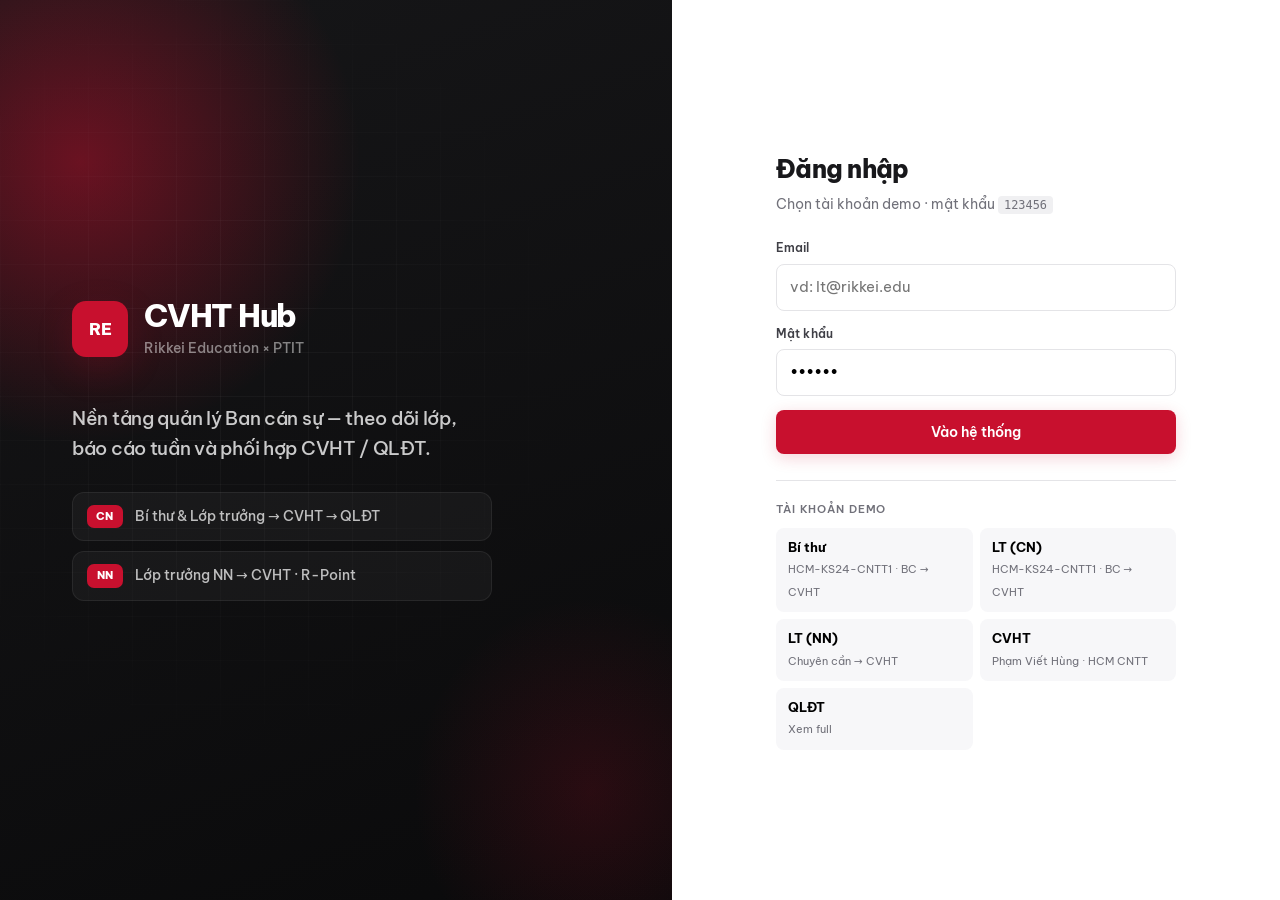
==== app.html @ 0d51b462 "tt" ====
<!DOCTYPE html>
<html lang="vi">
<head>
  <meta charset="UTF-8" />
  <meta name="viewport" content="width=device-width, initial-scale=1.0" />
  <title>CVHT Hub</title>
  <link rel="preconnect" href="https://fonts.googleapis.com" />
  <link rel="preconnect" href="https://fonts.gstatic.com" crossorigin />
  <link rel="stylesheet" href="css/styles.css" />
  <link rel="icon" href="data:image/svg+xml,<svg xmlns='http://www.w3.org/2000/svg' viewBox='0 0 100 100'><rect fill='%23C8102E' width='100' height='100' rx='20'/><text x='50' y='64' text-anchor='middle' fill='white' font-size='42' font-family='sans-serif' font-weight='700'>RE</text></svg>" />
  <!-- Auth guard: chạy trước mọi script, tránh nháy trang -->
  <script>
    (function () {
      try {
        var s = JSON.parse(localStorage.getItem('cvht_session'));
        if (!s || !s.id) { location.replace('index.html'); }
      } catch (e) { location.replace('index.html'); }
    })();
  </script>
</head>
<body>
  <div class="boot-loader" id="bootLoader" aria-live="polite" aria-busy="true">
    <div class="boot-loader-card">
      <div class="boot-spinner" aria-hidden="true"></div>
      <strong>Đang tải dữ liệu…</strong>
      <span>Đồng bộ từ Google Sheets / khởi tạo hệ thống</span>
    </div>
  </div>
  <div class="sidebar-backdrop" id="sidebarBackdrop"></div>
  <div class="app-shell">
    <aside class="sidebar" id="sidebar">
      <div class="sidebar-brand">
        <div class="brand-mark">RE</div>
        <div class="brand-text">
          <strong>CVHT Hub</strong>
          <span>Rikkei Education</span>
        </div>
      </div>
      <nav class="sidebar-nav" id="sidebarNav"></nav>
      <div class="sidebar-user" id="sidebarUser"></div>
    </aside>

    <div class="main">
      <header class="topbar">
        <div style="display:flex;align-items:center;gap:10px">
          <button class="mobile-toggle" id="mobileToggle" aria-label="Menu">☰</button>
          <div>
            <h1 id="pageTitle">Dashboard</h1>
            <div class="sub" id="pageSub"></div>
          </div>
        </div>
        <div class="topbar-actions" id="topbarActions"></div>
      </header>
      <main class="content" id="content"></main>
    </div>
  </div>

  <div class="toast-wrap" id="toastWrap"></div>
  <div id="modalRoot"></div>

  <script src="js/config.js"></script>
  <script src="js/data.js"></script>
  <script src="js/students-import.js"></script>
  <script src="js/staff-import.js"></script>
  <script src="js/scoring.js"></script>
  <script src="js/curriculum.js"></script>
  <script src="js/sheets.js"></script>
  <script src="js/csv-import.js"></script>
  <script src="js/store.js"></script>
  <script src="js/demo.js"></script>
  <script src="js/app.js"></script>
</body>
</html>
---- css/styles.css ----
/* CVHT Hub v2 — Professional UI (Be Vietnam Pro — full Vietnamese support) */
@import url('https://fonts.googleapis.com/css2?family=Be+Vietnam+Pro:ital,wght@0,300;0,400;0,500;0,600;0,700;0,800;1,400;1,500&display=swap');

:root {
  --brand: #C8102E;
  --brand-dark: #9E0C24;
  --brand-soft: rgba(200, 16, 46, 0.08);
  --brand-glow: rgba(200, 16, 46, 0.18);
  --ink: #18181B;
  --ink-2: #3F3F46;
  --muted: #71717A;
  --line: #E4E4E7;
  --line-soft: #F0F0F2;
  --surface: #F7F7F9;
  --card: #FFFFFF;
  --ok: #16A34A;
  --ok-bg: #F0FDF4;
  --warn: #B45309;
  --warn-bg: #FFFBEB;
  --danger: #DC2626;
  --danger-bg: #FEF2F2;
  --info: #2563EB;
  --info-bg: #EFF6FF;
  --shadow: 0 1px 3px rgba(15,15,16,.05), 0 4px 16px rgba(15,15,16,.05);
  --shadow-lg: 0 4px 8px rgba(15,15,16,.04), 0 16px 40px rgba(15,15,16,.08);
  --radius: 12px;
  --radius-sm: 8px;
  --sidebar-w: 256px;
  --font: 'Be Vietnam Pro', 'Segoe UI', system-ui, -apple-system, sans-serif;
  --display: 'Be Vietnam Pro', 'Segoe UI', system-ui, sans-serif;
  --ease: cubic-bezier(0.22, 1, 0.36, 1);

  /* Sidebar — light theme */
  --sb-bg: #FFFFFF;
  --sb-border: #E9E9EC;
  --sb-text: #52525B;
  --sb-text-muted: #A1A1AA;
  --sb-hover: #F4F4F6;
  --sb-active-bg: rgba(200,16,46,.08);
  --sb-active-text: #C8102E;
  --sb-group-label: #A1A1AA;
}

*, *::before, *::after { box-sizing: border-box; margin: 0; padding: 0; }
html { scroll-behavior: smooth; }
* {
  scrollbar-width: thin;
  scrollbar-color: rgba(15, 15, 16, 0.28) transparent;
}
*::-webkit-scrollbar {
  width: 5px;
  height: 5px;
}
*::-webkit-scrollbar-track {
  background: transparent;
}
*::-webkit-scrollbar-thumb {
  background: rgba(15, 15, 16, 0.22);
  border-radius: 99px;
}
*::-webkit-scrollbar-thumb:hover {
  background: rgba(15, 15, 16, 0.38);
}
.sidebar::-webkit-scrollbar-thumb {
  background: rgba(0, 0, 0, 0.12);
}
.sidebar::-webkit-scrollbar-thumb:hover {
  background: rgba(0, 0, 0, 0.22);
}
body {
  font-family: var(--font);
  color: var(--ink);
  background: var(--surface);
  line-height: 1.55;
  min-height: 100vh;
  -webkit-font-smoothing: antialiased;
  -moz-osx-font-smoothing: grayscale;
  text-rendering: optimizeLegibility;
  font-synthesis: none;
  font-size: 14.5px;
}
a { color: inherit; text-decoration: none; }
button, input, select, textarea { font: inherit; }
img { max-width: 100%; display: block; }
ul { list-style: none; }
code {
  font-family: ui-monospace, SFMono-Regular, Menlo, monospace;
  font-size: 0.85em;
  background: var(--line-soft);
  padding: 2px 6px;
  border-radius: 4px;
}

/* ========== LOGIN ========== */
.login-page {
  min-height: 100vh;
  display: grid;
  grid-template-columns: 1.05fr 0.95fr;
  background: var(--ink);
}
.login-visual {
  position: relative;
  overflow: hidden;
  padding: clamp(40px, 6vw, 72px);
  display: flex;
  align-items: center;
  color: #fff;
  background:
    radial-gradient(ellipse 80% 60% at 12% 18%, rgba(200,16,46,.48), transparent 52%),
    radial-gradient(ellipse 55% 45% at 88% 88%, rgba(200,16,46,.16), transparent 48%),
    linear-gradient(160deg, #161618 0%, #0a0a0b 100%);
}
.login-visual::before {
  content: '';
  position: absolute;
  inset: 0;
  background-image:
    linear-gradient(rgba(255,255,255,.035) 1px, transparent 1px),
    linear-gradient(90deg, rgba(255,255,255,.035) 1px, transparent 1px);
  background-size: 44px 44px;
  mask-image: radial-gradient(ellipse 75% 65% at 35% 40%, #000 15%, transparent 72%);
  pointer-events: none;
}
.login-visual-inner {
  position: relative;
  z-index: 1;
  width: 100%;
  max-width: 440px;
  display: flex;
  flex-direction: column;
  gap: clamp(36px, 5vh, 56px);
  animation: rise .75s var(--ease) both;
}
.login-brand {
  display: flex;
  align-items: center;
  gap: 16px;
}
.login-brand .brand-mark {
  width: 56px;
  height: 56px;
  border-radius: 14px;
  font-size: 17px;
  box-shadow: 0 12px 36px var(--brand-glow);
}
.login-brand .brand-text strong {
  display: block;
  font-size: clamp(1.65rem, 2.4vw, 2.05rem);
  font-weight: 800;
  letter-spacing: -.04em;
  line-height: 1.1;
}
.login-brand .brand-text span {
  display: block;
  margin-top: 4px;
  font-size: .9rem;
  opacity: .48;
  font-weight: 500;
}
.brand-mark {
  width: 44px; height: 44px; border-radius: 11px;
  background: var(--brand);
  color: #fff;
  display: grid; place-items: center;
  font-weight: 800; font-size: 15px; letter-spacing: -.5px;
  box-shadow: 0 6px 20px var(--brand-glow);
  flex-shrink: 0;
}
.brand-text strong { display: block; font-size: 16px; font-weight: 700; letter-spacing: -.02em; }
.brand-text span { font-size: 12px; opacity: .55; font-weight: 400; }

.login-hero { max-width: 420px; }
.login-lead {
  font-size: clamp(1.05rem, 1.5vw, 1.2rem);
  font-weight: 500;
  line-height: 1.55;
  letter-spacing: -.015em;
  color: rgba(255,255,255,.78);
  margin-bottom: 28px;
}
.login-flows {
  display: flex;
  flex-direction: column;
  gap: 10px;
}
.login-flow {
  display: flex;
  align-items: center;
  gap: 12px;
  padding: 12px 14px;
  border-radius: 12px;
  background: rgba(255,255,255,.04);
  border: 1px solid rgba(255,255,255,.07);
  font-size: .875rem;
  font-weight: 500;
  color: rgba(255,255,255,.72);
  line-height: 1.4;
}
.login-flow-tag {
  flex-shrink: 0;
  min-width: 36px;
  text-align: center;
  padding: 4px 8px;
  border-radius: 7px;
  background: var(--brand);
  color: #fff;
  font-size: 11px;
  font-weight: 800;
  letter-spacing: .04em;
}

.login-panel {
  background: #fff;
  display: flex;
  align-items: center;
  justify-content: center;
  padding: clamp(28px, 4vw, 48px) 32px;
  animation: fadeIn .55s var(--ease) both;
}
.login-box { width: 100%; max-width: 400px; }
.login-panel-brand {
  display: none;
  align-items: center;
  gap: 10px;
  margin-bottom: 22px;
}
.login-panel-brand .brand-mark {
  width: 36px;
  height: 36px;
  font-size: 13px;
  border-radius: 9px;
}
.login-panel-brand strong {
  font-size: 1.05rem;
  font-weight: 800;
  letter-spacing: -.02em;
}
.login-box h2 {
  font-size: 1.55rem;
  font-weight: 800;
  letter-spacing: -.03em;
  margin-bottom: 6px;
}
.login-box > .sub {
  color: var(--muted);
  margin-bottom: 24px;
  font-size: .875rem;
  line-height: 1.5;
}

.field { margin-bottom: 14px; }
.field label {
  display: block; font-size: 12px; font-weight: 600;
  margin-bottom: 6px; color: var(--ink-2); letter-spacing: .01em;
}
.field input, .field select, .field textarea {
  width: 100%; padding: 11px 13px;
  border: 1.5px solid var(--line); border-radius: var(--radius-sm);
  background: #fff; outline: none;
  transition: border-color .2s, box-shadow .2s;
}
.field input:focus, .field select:focus, .field textarea:focus {
  border-color: var(--brand);
  box-shadow: 0 0 0 3.5px var(--brand-soft);
}
.field textarea { resize: vertical; min-height: 80px; }

.btn {
  display: inline-flex; align-items: center; justify-content: center; gap: 8px;
  padding: 11px 18px; border: none; border-radius: var(--radius-sm);
  font-weight: 600; font-size: .9rem; cursor: pointer;
  transition: transform .15s var(--ease), background .2s, box-shadow .2s, opacity .2s;
}
.btn:active { transform: scale(.98); }
.btn-primary {
  background: var(--brand); color: #fff;
  box-shadow: 0 4px 16px var(--brand-glow);
}
.btn-primary:hover { background: var(--brand-dark); }
.btn-ghost {
  background: transparent; color: var(--ink-2);
  border: 1.5px solid var(--line);
}
.btn-ghost:hover { background: var(--surface); border-color: #d4d4d8; }
.btn-ok { background: var(--ok); color: #fff; }
.btn-warn { background: var(--warn); color: #fff; }
.btn-danger { background: var(--danger); color: #fff; }
.btn-sm { padding: 7px 12px; font-size: .8rem; }
.btn-block { width: 100%; }
.btn:disabled { opacity: .45; cursor: not-allowed; }

.demo-accounts { margin-top: 26px; padding-top: 20px; border-top: 1px solid var(--line); }
.demo-accounts h3 {
  font-size: 11px; text-transform: uppercase; letter-spacing: .08em;
  color: var(--muted); margin-bottom: 10px; font-weight: 600;
}
.demo-grid { display: grid; grid-template-columns: 1fr 1fr; gap: 7px; }
.demo-chip {
  padding: 9px 11px; border-radius: 8px;
  background: var(--surface); border: 1px solid transparent;
  cursor: pointer; text-align: left;
  transition: border-color .2s, background .2s, transform .15s;
}
.demo-chip:hover {
  border-color: rgba(200,16,46,.35);
  background: var(--brand-soft);
  transform: translateY(-1px);
}
.demo-chip strong { display: block; font-size: 12.5px; font-weight: 650; }
.demo-chip span { font-size: 10.5px; color: var(--muted); }

.login-error {
  background: var(--danger-bg); color: var(--danger);
  padding: 10px 12px; border-radius: 8px; font-size: 13px;
  margin-bottom: 14px; display: none;
}
.login-error.show { display: block; animation: shake .4s ease; }

/* ========== APP SHELL ========== */
.app-shell {
  display: grid;
  grid-template-columns: var(--sidebar-w) 1fr;
  min-height: 100vh;
}
/* ========== SIDEBAR — Light Professional ========== */
.sidebar {
  background: var(--sb-bg);
  color: var(--sb-text);
  display: flex; flex-direction: column;
  position: sticky; top: 0; height: 100vh;
  overflow-y: auto; z-index: 40;
  border-right: 1px solid var(--sb-border);
  scrollbar-color: rgba(0,0,0,.12) transparent;
}

.sidebar-brand {
  padding: 18px 16px 16px;
  display: flex; align-items: center; gap: 11px;
  border-bottom: 1px solid var(--sb-border);
}
.sidebar-brand .brand-mark {
  width: 34px; height: 34px; font-size: 12px; border-radius: 9px;
  box-shadow: 0 3px 10px rgba(200,16,46,.28);
}
.sidebar-brand .brand-text strong {
  display: block; font-size: 14.5px; font-weight: 800;
  letter-spacing: -.03em; color: var(--ink);
}
.sidebar-brand .brand-text span {
  display: block; font-size: 10.5px;
  color: var(--muted); font-weight: 400; opacity: 1;
}

.sidebar-nav { padding: 10px 10px; flex: 1; }

/* Nav items */
.nav-label {
  font-size: 10px; text-transform: uppercase; letter-spacing: .08em;
  color: var(--sb-group-label); padding: 16px 10px 5px; font-weight: 700;
}
.nav-item {
  display: flex; align-items: center; gap: 9px;
  padding: 8px 10px; border-radius: 8px;
  color: var(--sb-text); font-size: .8375rem; font-weight: 500;
  cursor: pointer; transition: background .15s, color .15s;
  border: none; background: none; width: 100%; text-align: left;
  line-height: 1.35;
}
.nav-item.nav-sub {
  padding: 6px 10px 6px 30px;
  font-size: .8rem;
  color: var(--sb-text-muted);
}
.nav-item.nav-sub .icon {
  width: 15px; font-size: 10px; opacity: .65;
}
.nav-item:hover {
  background: var(--sb-hover);
  color: var(--ink);
}
.nav-item.active {
  background: var(--sb-active-bg);
  color: var(--sb-active-text);
  font-weight: 600;
}
.nav-item.active .icon { opacity: 1; }
.nav-item .icon {
  width: 17px; text-align: center;
  font-size: 12px; opacity: .65; flex-shrink: 0;
}
.nav-item .badge-count {
  margin-left: auto;
  background: var(--brand);
  color: #fff;
  font-size: 10px; padding: 1px 7px; border-radius: 99px; font-weight: 700;
  min-width: 20px; text-align: center;
}
.nav-item.active .badge-count {
  background: var(--brand-dark);
}

/* Group dropdowns */
.nav-dropdown,
.nav-group-drop {
  margin: 4px 0 2px;
}
.nav-dropdown-sum,
.nav-group-sum {
  list-style: none; cursor: pointer;
  display: flex; align-items: center; gap: 9px;
  padding: 7px 10px; border-radius: 8px;
  color: var(--sb-text-muted); font-size: .8rem; font-weight: 600;
  user-select: none; transition: background .15s, color .15s;
}
.nav-dropdown-sum::-webkit-details-marker,
.nav-group-sum::-webkit-details-marker { display: none; }
.nav-dropdown-sum:hover,
.nav-group-sum:hover {
  background: var(--sb-hover);
  color: var(--ink);
}
.nav-dropdown[open] > .nav-dropdown-sum,
.nav-group-drop[open] > .nav-group-sum {
  color: var(--ink);
}

.nav-dropdown-sum .icon {
  width: 17px; text-align: center; font-size: 11px; opacity: .65;
  transition: transform .18s;
}
.nav-dropdown[open] > .nav-dropdown-sum .icon { transform: rotate(0deg); }
.nav-dropdown:not([open]) > .nav-dropdown-sum .icon { transform: rotate(-90deg); }

.nav-dropdown-text {
  display: flex; flex-direction: column; gap: 1px; min-width: 0;
}
.nav-dropdown-text strong {
  font-size: .8125rem; font-weight: 600; color: inherit;
}
.nav-dropdown-text small {
  font-size: 10.5px; color: var(--muted);
  white-space: nowrap; overflow: hidden; text-overflow: ellipsis;
}
.nav-dropdown-body {
  padding: 3px 8px 8px 12px;
  display: flex; flex-direction: column; gap: 6px;
}

/* Scope picker */
.nav-select-label {
  display: flex; flex-direction: column; gap: 4px;
  font-size: 10px; font-weight: 700; letter-spacing: .06em;
  text-transform: uppercase; color: var(--muted);
}
.nav-select {
  width: 100%; appearance: none;
  background: var(--surface);
  color: var(--ink);
  border: 1px solid var(--line);
  border-radius: 7px; padding: 7px 26px 7px 10px;
  font-size: .8rem; font-weight: 500; font-family: inherit;
  cursor: pointer;
  background-image: url("data:image/svg+xml,%3Csvg xmlns='http://www.w3.org/2000/svg' width='12' height='12' viewBox='0 0 12 12'%3E%3Cpath fill='rgba(82,82,91,0.7)' d='M3 4.5L6 8l3-3.5'/%3E%3C/svg%3E");
  background-repeat: no-repeat;
  background-position: right 8px center;
}
.nav-select:focus {
  outline: none;
  border-color: var(--brand);
  background-color: #fff;
  box-shadow: 0 0 0 2px var(--brand-soft);
}

/* Group labels (collapse headers) */
.nav-group-sum {
  justify-content: space-between;
  font-size: 10px; text-transform: uppercase; letter-spacing: .08em;
  padding: 14px 10px 5px; color: var(--sb-group-label); font-weight: 700;
  border-radius: 0; cursor: pointer;
}
.nav-group-sum:hover { background: transparent; color: var(--muted); }
.nav-group-sum .chev {
  font-size: 10px; transition: transform .18s; opacity: .55;
}
.nav-group-drop:not([open]) > .nav-group-sum .chev { transform: rotate(-90deg); }
.nav-group-sum.has-active { color: var(--brand); }
.nav-group-body { padding-bottom: 4px; }

/* Sidebar divider */
.nav-divider {
  height: 1px; background: var(--sb-border); margin: 6px 10px;
}

/* User section at bottom */
.sidebar-user {
  padding: 12px 14px; border-top: 1px solid var(--sb-border);
  display: flex; align-items: center; gap: 10px;
  background: var(--sb-bg);
}
.avatar {
  width: 34px; height: 34px; border-radius: 50%;
  background: linear-gradient(135deg, var(--brand), #e85a6a);
  display: grid; place-items: center;
  font-weight: 700; font-size: 12px; color: #fff; flex-shrink: 0;
}
.sidebar-user .meta { flex: 1; min-width: 0; }
.sidebar-user .meta strong {
  display: block; font-size: 12.5px; font-weight: 600;
  white-space: nowrap; overflow: hidden; text-overflow: ellipsis;
  color: var(--ink);
}
.sidebar-user .meta span { font-size: 10.5px; color: var(--muted); }
.btn-logout {
  background: var(--sb-hover); border: 1px solid var(--sb-border);
  color: var(--muted);
  width: 30px; height: 30px; border-radius: 7px;
  cursor: pointer; font-size: 13px;
  transition: background .15s, color .15s, border-color .15s;
}
.btn-logout:hover { background: var(--danger-bg); color: var(--danger); border-color: var(--danger); }

.main {
  display: flex; flex-direction: column; min-width: 0;
  background: var(--surface);
}
.topbar {
  display: flex; align-items: center; justify-content: space-between;
  padding: 14px 28px;
  background: rgba(255,255,255,.95);
  backdrop-filter: blur(12px);
  border-bottom: 1px solid var(--line);
  position: sticky; top: 0; z-index: 30;
  gap: 12px;
}
.topbar h1 { font-size: 1.08rem; font-weight: 700; letter-spacing: -.02em; color: var(--ink); }
.topbar .sub { font-size: 12px; color: var(--muted); margin-top: 1px; }
.topbar-actions { display: flex; align-items: center; gap: 8px; }

.deadline-pill {
  display: flex; align-items: center; gap: 7px;
  padding: 7px 13px; border-radius: 99px;
  background: var(--warn-bg); color: var(--warn);
  font-size: 12px; font-weight: 600;
}
.deadline-pill.urgent {
  background: var(--danger-bg); color: var(--danger);
  animation: pulse 2s ease infinite;
}

.content { padding: 24px 28px; flex: 1; animation: fadeIn .25s var(--ease); min-width: 0; }

/* ========== COMPONENTS ========== */
.kpi-grid {
  display: grid; grid-template-columns: repeat(4, 1fr);
  gap: 14px; margin-bottom: 14px;
}
.kpi-grid-3 { grid-template-columns: repeat(3, 1fr); }
.kpi-grid-4 { grid-template-columns: repeat(4, 1fr); }
.kpi {
  background: var(--card); border-radius: var(--radius);
  padding: 18px 18px 16px;
  box-shadow: var(--shadow);
  border: 1px solid var(--line);
  position: relative; overflow: hidden;
  transition: transform .22s var(--ease), box-shadow .22s;
  animation: rise .45s var(--ease) both;
}
.kpi:nth-child(2) { animation-delay: .04s; }
.kpi:nth-child(3) { animation-delay: .08s; }
.kpi:nth-child(4) { animation-delay: .12s; }
.kpi:hover { transform: translateY(-2px); box-shadow: var(--shadow-lg); }
.kpi::before {
  content: ''; position: absolute; top: 0; left: 0; right: 0; height: 2.5px;
  background: var(--brand);
}
.kpi.ok::before { background: var(--ok); }
.kpi.warn::before { background: var(--warn); }
.kpi.info::before { background: var(--info); }
.kpi.danger::before { background: var(--danger); }
.btn-xs { padding: 2px 8px; font-size: 11px; }
.kpi .label { font-size: 12px; color: var(--muted); font-weight: 500; }
.kpi .value {
  font-size: 1.85rem; font-weight: 800; letter-spacing: -.035em;
  margin: 4px 0 2px; line-height: 1.15;
}
.kpi .hint { font-size: 11.5px; color: var(--muted); }

.panel {
  background: var(--card); border-radius: var(--radius);
  box-shadow: var(--shadow);
  border: 1px solid var(--line);
  overflow: hidden; margin-bottom: 18px;
}
.panel-head {
  display: flex; align-items: center; justify-content: space-between;
  padding: 14px 18px; border-bottom: 1px solid var(--line-soft);
  gap: 12px; flex-wrap: wrap;
}
.panel-head h2 { font-size: .92rem; font-weight: 700; letter-spacing: -.01em; }
.panel-body { padding: 18px; }

.grid-2 { display: grid; grid-template-columns: 1.35fr 1fr; gap: 18px; }
.grid-3 { display: grid; grid-template-columns: repeat(3, 1fr); gap: 14px; }

.table-wrap { overflow-x: auto; }
table { width: 100%; border-collapse: collapse; font-size: .875rem; }
th {
  text-align: left; padding: 11px 16px;
  font-size: 10.5px; text-transform: uppercase; letter-spacing: .06em;
  color: var(--muted); background: var(--surface); font-weight: 650; white-space: nowrap;
  border-bottom: 1px solid var(--line);
}
td {
  padding: 12px 16px; border-top: 1px solid var(--line-soft); vertical-align: middle;
}
tr:hover td { background: rgba(200,16,46,.015); }

.badge {
  display: inline-flex; align-items: center;
  padding: 2px 8px; border-radius: 5px;
  font-size: 11.5px; font-weight: 600; white-space: nowrap;
}
.badge-ok { background: var(--ok-bg); color: var(--ok); }
.badge-warn { background: var(--warn-bg); color: var(--warn); }
.badge-danger { background: var(--danger-bg); color: var(--danger); }
.badge-info { background: var(--info-bg); color: var(--info); }
.badge-muted { background: var(--surface); color: var(--muted); }
.badge-brand { background: var(--brand-soft); color: var(--brand); }

.empty { text-align: center; padding: 44px 20px; color: var(--muted); }
.empty .emoji { font-size: 2rem; margin-bottom: 10px; opacity: .4; }

.cta-hero {
  background: linear-gradient(130deg, #1C1C1E 0%, #2C0B13 55%, #1A1A1C 100%);
  color: #fff; border-radius: var(--radius);
  padding: 24px 28px;
  display: flex; align-items: center; justify-content: space-between; gap: 20px;
  margin-bottom: 20px; box-shadow: 0 4px 20px rgba(0,0,0,.14);
  animation: rise .4s var(--ease) both;
  position: relative; overflow: hidden;
}
.cta-hero::before {
  content: ''; position: absolute;
  top: -40px; right: -40px;
  width: 220px; height: 220px; border-radius: 50%;
  background: radial-gradient(circle, rgba(200,16,46,.30) 0%, transparent 70%);
  pointer-events: none;
}
.cta-hero h2 {
  font-family: var(--display);
  font-size: 1.18rem;
  font-weight: 700;
  letter-spacing: -.02em;
  margin-bottom: 5px;
  line-height: 1.3;
}
.cta-hero p { opacity: .55; font-size: .875rem; line-height: 1.55; }

.score-ring {
  width: 68px; height: 68px; border-radius: 50%;
  background: conic-gradient(var(--brand) var(--p, 0%), rgba(255,255,255,.12) 0);
  display: grid; place-items: center; flex-shrink: 0;
}
.score-ring span {
  width: 52px; height: 52px; border-radius: 50%;
  background: #141416; display: grid; place-items: center;
  font-weight: 800; font-size: .95rem;
}

.criterion {
  border: 1.5px solid var(--line); border-radius: var(--radius);
  padding: 18px; margin-bottom: 12px;
  transition: border-color .2s, box-shadow .2s;
  animation: rise .35s var(--ease) both;
  background: #fff;
}
.criterion:focus-within {
  border-color: rgba(200,16,46,.45);
  box-shadow: 0 0 0 3px var(--brand-soft);
}
.criterion-head {
  display: flex; justify-content: space-between; align-items: flex-start;
  gap: 12px; margin-bottom: 12px;
}
.criterion-head h3 { font-size: .9rem; font-weight: 700; }
.criterion-head .max { font-size: 11.5px; color: var(--muted); white-space: nowrap; }
.criterion-grid {
  display: grid; grid-template-columns: 130px 1fr auto;
  gap: 12px; align-items: end;
}
.score-preview {
  min-width: 64px; text-align: center; padding: 9px;
  border-radius: var(--radius-sm); background: var(--brand-soft);
  color: var(--brand); font-weight: 800; font-size: 1rem;
}

/* BC chuyên cần NN — 5 tiêu chí */
.nn-report-hero {
  align-items: center;
  margin-bottom: 16px;
}
.nn-report-hero-meta {
  margin-top: 6px !important;
  opacity: .85 !important;
  font-size: .82rem !important;
}
.nn-total-badge {
  display: flex;
  flex-direction: column;
  align-items: flex-end;
  gap: 2px;
  flex-shrink: 0;
}
.nn-total-badge .nn-total-label {
  font-size: 11px;
  font-weight: 600;
  letter-spacing: .04em;
  text-transform: uppercase;
  opacity: .55;
}
.nn-total-badge strong {
  font-size: 1.75rem;
  font-weight: 800;
  letter-spacing: -.03em;
  line-height: 1;
}
.nn-total-badge strong span {
  font-size: .85rem;
  font-weight: 600;
  opacity: .55;
  margin-left: 2px;
}
.nn-criteria-list {
  display: flex;
  flex-direction: column;
  gap: 12px;
  margin-bottom: 14px;
}
.nn-criterion {
  background: #fff;
  border: 1px solid var(--line-soft);
  border-radius: var(--radius);
  box-shadow: var(--shadow);
  padding: 18px 20px;
  animation: rise .35s var(--ease) both;
}
.nn-criterion:focus-within {
  border-color: rgba(200, 16, 46, .28);
  box-shadow: 0 0 0 3px var(--brand-soft), var(--shadow);
}
.nn-criterion-head {
  display: flex;
  align-items: flex-start;
  justify-content: space-between;
  gap: 14px;
  margin-bottom: 12px;
}
.nn-criterion-title {
  display: flex;
  gap: 12px;
  align-items: flex-start;
  min-width: 0;
  flex: 1;
}
.nn-criterion-num {
  flex-shrink: 0;
  width: 28px;
  height: 28px;
  border-radius: 8px;
  background: var(--brand);
  color: #fff;
  font-size: 13px;
  font-weight: 800;
  display: inline-flex;
  align-items: center;
  justify-content: center;
  margin-top: 1px;
}
.nn-criterion-title h3 {
  font-size: .95rem;
  font-weight: 700;
  color: var(--ink);
  line-height: 1.35;
  margin: 0 0 6px;
}
.nn-criterion-desc {
  font-size: 12.5px;
  color: var(--muted);
  line-height: 1.55;
  margin: 0;
}
.nn-criterion-score {
  flex-shrink: 0;
  min-width: 52px;
  padding: 8px 10px;
  border-radius: 10px;
  background: var(--brand-soft);
  color: var(--brand);
  text-align: center;
  line-height: 1.1;
}
.nn-criterion-score strong {
  display: block;
  font-size: 1.15rem;
  font-weight: 800;
}
.nn-criterion-score span {
  font-size: 11px;
  font-weight: 600;
  opacity: .75;
}
.nn-criterion-example {
  margin: 0 0 14px;
  border-radius: 8px;
  background: var(--surface);
  border: 1px solid transparent;
}
.nn-criterion-example summary {
  cursor: pointer;
  list-style: none;
  font-size: 12.5px;
  font-weight: 600;
  color: var(--muted);
  padding: 8px 12px;
  user-select: none;
}
.nn-criterion-example summary::-webkit-details-marker { display: none; }
.nn-criterion-example summary::before {
  content: '▸ ';
  color: var(--brand);
}
.nn-criterion-example[open] summary::before { content: '▾ '; }
.nn-criterion-example[open] {
  border-color: var(--line-soft);
}
.nn-criterion-example p {
  margin: 0;
  padding: 0 12px 12px;
  font-size: 12.5px;
  color: var(--ink-2);
  line-height: 1.5;
}
.nn-criterion-inputs {
  display: flex;
  flex-direction: column;
  gap: 12px;
  padding-top: 14px;
  border-top: 1px solid var(--line-soft);
}
.nn-score-field {
  display: flex;
  align-items: center;
  gap: 12px;
  flex-wrap: wrap;
}
.nn-score-label {
  font-size: 12.5px;
  font-weight: 600;
  color: var(--ink-2);
  min-width: 120px;
}
.nn-score-opts {
  display: inline-flex;
  gap: 6px;
}
.nn-score-btn {
  width: 40px;
  height: 36px;
  border-radius: 9px;
  border: 1.5px solid var(--line);
  background: #fff;
  color: var(--ink);
  font-weight: 700;
  font-size: 14px;
  cursor: pointer;
  transition: border-color .15s, background .15s, color .15s;
}
.nn-score-btn:hover { border-color: var(--brand); color: var(--brand); }
.nn-score-btn.active {
  background: var(--brand);
  border-color: var(--brand);
  color: #fff;
}
.nn-note-field label {
  display: block;
  font-size: 12.5px;
  font-weight: 600;
  color: var(--ink-2);
  margin-bottom: 6px;
}
.nn-note-field textarea {
  width: 100%;
  min-height: 72px;
  resize: vertical;
}
.nn-report-footer .nn-actions {
  display: flex;
  gap: 8px;
  flex-wrap: wrap;
  align-items: center;
  margin-top: 14px;
}
.nn-actions-total {
  margin-left: auto;
  font-size: 13px;
  color: var(--muted);
}
.nn-actions-total strong { color: var(--brand); font-size: 1.05rem; }

.form-sticky {
  position: sticky; bottom: 0;
  background: rgba(255,255,255,.94); backdrop-filter: blur(12px);
  border-top: 1px solid var(--line);
  padding: 14px 28px;
  display: flex; align-items: center; justify-content: space-between; gap: 16px;
  z-index: 20; margin: 0 -28px -26px;
  box-shadow: 0 -6px 24px rgba(0,0,0,.04);
}
.total-score { font-size: 1.4rem; font-weight: 800; color: var(--brand); letter-spacing: -.03em; }
.total-score small { font-size: .8rem; font-weight: 500; color: var(--muted); }

/* Attachments */
.attach-panel {
  margin-top: 16px; padding-top: 16px;
  border-top: 1px dashed var(--line);
}
.attach-head { margin-bottom: 10px; }
.attach-head strong { font-size: .9rem; }
.attach-hint { font-size: 12px; color: var(--muted); margin-top: 3px; }
.attach-actions { display: flex; flex-wrap: wrap; gap: 8px; margin-bottom: 10px; }
.attach-btn { cursor: pointer; display: inline-flex; align-items: center; gap: 4px; }
.attach-drop {
  border: 1.5px dashed var(--line);
  border-radius: 10px;
  padding: 16px;
  text-align: center;
  font-size: 13px;
  color: var(--muted);
  background: #fafafa;
  transition: border-color .2s, background .2s;
  margin-bottom: 12px;
}
.attach-drop.over {
  border-color: var(--brand);
  background: var(--brand-soft);
  color: var(--brand);
}
.attach-previews {
  display: grid;
  grid-template-columns: repeat(auto-fill, minmax(110px, 1fr));
  gap: 10px;
  margin-bottom: 10px;
}
.attach-previews.view .attach-thumb { text-decoration: none; color: inherit; }
.attach-thumb {
  position: relative;
  border-radius: 10px;
  overflow: hidden;
  border: 1px solid var(--line);
  background: #fff;
  aspect-ratio: 1;
}
.attach-thumb img {
  width: 100%; height: 100%; object-fit: cover; display: block;
}
.attach-thumb .attach-name {
  position: absolute; left: 0; right: 0; bottom: 0;
  padding: 4px 6px;
  font-size: 10px; color: #fff;
  background: linear-gradient(transparent, rgba(0,0,0,.72));
  white-space: nowrap; overflow: hidden; text-overflow: ellipsis;
}
.attach-remove {
  position: absolute; top: 4px; right: 4px;
  width: 22px; height: 22px; border: none; border-radius: 50%;
  background: rgba(0,0,0,.65); color: #fff; cursor: pointer;
  font-size: 14px; line-height: 1; z-index: 2;
}
.attach-remove:hover { background: var(--brand); }
.attach-files { display: flex; flex-direction: column; gap: 6px; }
.attach-file-row {
  display: flex; align-items: center; gap: 10px;
  padding: 8px 10px; border: 1px solid var(--line);
  border-radius: 8px; background: #fff;
  text-decoration: none; color: inherit;
}
.attach-file-icon { font-size: 1.1rem; }
.attach-file-meta { flex: 1; min-width: 0; }
.attach-file-meta strong {
  display: block; font-size: 13px;
  white-space: nowrap; overflow: hidden; text-overflow: ellipsis;
}
.attach-file-meta span { font-size: 11.5px; color: var(--muted); }
.attach-empty { font-size: 12.5px; color: var(--muted); padding: 4px 0; }

.filters { display: flex; gap: 8px; flex-wrap: wrap; margin-bottom: 14px; }
.filters select, .filters input {
  padding: 8px 11px; border: 1.5px solid var(--line);
  border-radius: 8px; background: #fff; min-width: 150px; font-size: .875rem;
}

/* Thanh lọc truy vết chung */
.trace-bar {
  display: flex; flex-wrap: wrap; gap: 8px; align-items: flex-end;
  margin-bottom: 14px; padding: 12px 14px;
  background: var(--card); border: 1px solid rgba(0,0,0,.04);
  border-radius: 12px; box-shadow: var(--shadow);
}
.trace-bar .trace-q {
  flex: 1 1 220px; min-width: 180px; height: 36px;
  padding: 0 12px; border: 1.5px solid var(--line); border-radius: 8px;
  font-size: .875rem; background: #fff;
}
.trace-bar .trace-q:focus,
.trace-bar select:focus,
.trace-bar input[type="date"]:focus {
  outline: none; border-color: var(--brand); box-shadow: 0 0 0 3px var(--brand-soft);
}
.trace-bar select {
  height: 36px; min-width: 140px; padding: 0 10px;
  border: 1.5px solid var(--line); border-radius: 8px; background: #fff; font-size: .85rem;
}
.trace-date {
  display: flex; flex-direction: column; gap: 3px;
  font-size: 11px; font-weight: 600; color: var(--muted);
}
.trace-date input[type="date"] {
  height: 36px; padding: 0 10px; border: 1.5px solid var(--line);
  border-radius: 8px; background: #fff; font-size: .85rem; min-width: 140px;
  color: var(--ink); font-weight: 500;
}
.trace-result {
  font-size: 12.5px; color: var(--muted); margin-left: auto;
  align-self: center; white-space: nowrap;
}
.trace-table th {
  font-size: 11px; text-transform: uppercase; letter-spacing: .04em;
  color: var(--muted); white-space: nowrap;
}
.trace-table td { vertical-align: top; font-size: .875rem; }
.trace-time { font-size: 12px !important; color: var(--muted); white-space: nowrap; }
.trace-sub { font-size: 11.5px; color: var(--muted); margin-top: 2px; }
.trace-actor { font-size: 12.5px; color: var(--muted); }
.trace-cell-note {
  font-size: .85rem; line-height: 1.45; color: var(--ink);
  white-space: pre-wrap; max-width: 420px;
}
.trace-diff-inline {
  display: flex; flex-wrap: wrap; gap: 6px 8px; align-items: baseline;
  font-size: .82rem; line-height: 1.4;
}
.trace-diff-inline .from { color: var(--muted); }
.trace-diff-inline .to { color: var(--ink); font-weight: 600; }

/* Report history — card layout */
.report-scope {
  font-size: 13px; color: var(--muted); margin: -6px 0 14px;
}
.report-stats {
  display: grid; grid-template-columns: repeat(4, 1fr); gap: 10px;
  margin-bottom: 14px;
}
.report-stat {
  background: var(--card); border: 1px solid rgba(0,0,0,.04);
  border-radius: 10px; padding: 12px 14px; box-shadow: var(--shadow);
}
.report-stat .n { display: block; font-size: 1.35rem; font-weight: 800; letter-spacing: -.03em; color: var(--ink); }
.report-stat .l { font-size: 11.5px; color: var(--muted); margin-top: 2px; }
.report-filters { margin-bottom: 16px; }
.report-list { display: flex; flex-direction: column; gap: 10px; }
.report-card {
  background: var(--card); border: 1px solid rgba(0,0,0,.05);
  border-radius: var(--radius); padding: 14px 16px;
  box-shadow: var(--shadow); border-left: 3px solid var(--line);
  transition: box-shadow .2s, transform .2s;
}
.report-card:hover { box-shadow: var(--shadow-lg); }
.report-card.kind-bt { border-left-color: #c8102e; }
.report-card.kind-lt { border-left-color: #2563eb; }
.report-card.kind-nn { border-left-color: #0d9488; }
.report-card.kind-cvht { border-left-color: #7c3aed; }
.report-card-top {
  display: flex; justify-content: space-between; align-items: flex-start; gap: 12px;
  margin-bottom: 8px;
}
.report-card-title { display: flex; flex-wrap: wrap; gap: 6px; align-items: center; }
.report-card-score { font-size: 1.15rem; font-weight: 800; color: var(--brand); white-space: nowrap; }
.report-card-score small { font-size: .75rem; font-weight: 500; color: var(--muted); }
.report-card-score .muted { color: var(--muted); font-weight: 500; font-size: .9rem; }
.report-card-class { font-size: .9rem; margin-bottom: 3px; }
.report-card-meta { font-size: 12px; color: var(--muted); }
.report-card-note {
  margin-top: 8px; font-size: 13px; color: var(--muted);
  line-height: 1.45; max-width: 62ch;
}
.report-card-actions {
  display: flex; flex-wrap: wrap; gap: 6px; margin-top: 12px;
  padding-top: 10px; border-top: 1px solid var(--line-soft);
}
.kind-pill {
  display: inline-flex; align-items: center;
  font-size: 11px; font-weight: 700; padding: 3px 8px; border-radius: 6px;
  background: var(--surface); color: var(--muted);
}
.kind-pill.kind-bt { background: #fde8eb; color: #c8102e; }
.kind-pill.kind-lt { background: #dbeafe; color: #1d4ed8; }
.kind-pill.kind-nn { background: #ccfbf1; color: #0f766e; }
.kind-pill.kind-cvht { background: #ede9fe; color: #6d28d9; }

@media (max-width: 720px) {
  .report-stats { grid-template-columns: repeat(2, 1fr); }
}

.class-card {
  background: var(--card); border-radius: var(--radius);
  padding: 18px; border: 1px solid rgba(0,0,0,.04);
  box-shadow: var(--shadow); cursor: pointer;
  transition: transform .22s var(--ease), box-shadow .22s, border-color .22s;
  animation: rise .4s var(--ease) both;
}
.class-card:hover {
  transform: translateY(-3px); box-shadow: var(--shadow-lg);
  border-color: rgba(200,16,46,.2);
}
.class-card .code {
  font-weight: 800; font-size: 1rem; letter-spacing: -.02em; margin-bottom: 3px;
}
.class-card .meta { font-size: 12.5px; color: var(--muted); margin-bottom: 12px; }
.class-card .people { display: flex; flex-wrap: wrap; gap: 5px; }
.class-card-actions { display: flex; gap: 5px; flex-wrap: wrap; }

.nav-filter-actions {
  display: flex;
  flex-direction: column;
  gap: 6px;
  margin-top: 4px;
}
.nav-filter-actions .btn-block { width: 100%; justify-content: center; }
.nav-filter-actions .btn-ghost {
  color: var(--muted);
  border: 1px solid var(--line);
  background: var(--surface);
  font-weight: 500;
}
.nav-filter-actions .btn-ghost:hover {
  color: var(--ink);
  border-color: var(--ink-2);
  background: var(--line);
}

.semester-block { margin-bottom: 28px; }
.semester-block-head {
  display: flex; align-items: center; gap: 10px;
  margin-bottom: 16px; padding-bottom: 10px;
  border-bottom: 1px solid rgba(0,0,0,.06);
}
.semester-block-head h2 {
  margin: 0; font-size: 1.1rem; font-weight: 800; letter-spacing: -.02em;
}
.subject-block { margin-bottom: 20px; }
.subject-block-head {
  display: flex; align-items: baseline; justify-content: space-between; gap: 12px;
  margin: 0 0 10px 2px;
}
.subject-block-head h3 {
  margin: 0; font-size: .95rem; font-weight: 700; color: var(--ink);
}
.subject-block-head span {
  font-size: 12px; color: var(--muted); white-space: nowrap;
}
@media (max-width: 860px) {
  .grid-3 { grid-template-columns: 1fr; }
}

.score-summary-panel {
  display: flex;
  align-items: stretch;
  gap: 0;
  margin: 0 0 16px;
  padding: 14px 18px;
  background: linear-gradient(135deg, #fff 0%, #fafafa 100%);
  border: 1px solid var(--line);
  border-radius: var(--radius);
  flex-wrap: wrap;
}
.score-summary-panel.detail { margin-bottom: 18px; }
.score-summary-item {
  display: flex;
  flex-direction: column;
  gap: 4px;
  min-width: 120px;
  padding: 4px 16px 4px 0;
}
.score-summary-item .lbl {
  font-size: 11px;
  font-weight: 600;
  text-transform: uppercase;
  letter-spacing: .05em;
  color: var(--muted);
}
.score-summary-item .val {
  font-size: 1.65rem;
  font-weight: 800;
  color: var(--brand);
  line-height: 1.1;
}
.score-summary-item .val.semester { color: var(--ink); }
.score-summary-item .val small,
.score-summary-item .val.week small {
  font-size: .95rem;
  font-weight: 600;
  color: var(--muted);
}
.score-summary-item .hint {
  font-size: 11.5px;
  color: var(--muted);
}
.score-summary-divider {
  width: 1px;
  background: var(--line);
  margin: 0 8px;
  align-self: stretch;
}
.score-tenure-note {
  font-size: 12px;
  color: var(--muted);
  margin: -8px 0 14px;
  padding: 0 4px;
}

.policy-box {
  margin-bottom: 14px;
  padding: 12px 16px;
  background: #fffbeb;
  border: 1px solid #fde68a;
  border-radius: var(--radius-sm);
  font-size: 13px;
  color: #78350f;
}
.policy-box summary {
  cursor: pointer;
  font-weight: 600;
  color: #92400e;
}
.policy-box ul {
  margin: 10px 0 0 18px;
  line-height: 1.55;
}

.report-context-panel .field label { font-size: 11px; }
.report-filters-wide {
  display: grid;
  grid-template-columns: repeat(auto-fill, minmax(160px, 1fr));
  gap: 8px;
  margin-bottom: 16px;
}
.report-filters-wide select { width: 100%; }

@media (max-width: 860px) {
  .kpi-grid-3 { grid-template-columns: 1fr; }
}

.class-filters { margin-bottom: 18px; }
.campus-block { margin-bottom: 28px; }
.campus-block-head {
  display: flex; align-items: center; gap: 10px;
  margin-bottom: 14px; padding-bottom: 10px;
  border-bottom: 1px solid rgba(0,0,0,.06);
}
.campus-block-head h2 {
  margin: 0; font-size: 1.05rem; font-weight: 800; letter-spacing: -.02em;
}
.major-block { margin-bottom: 18px; }
.major-block-head {
  display: flex; align-items: center; gap: 8px;
  font-size: .8rem; font-weight: 700; color: var(--muted);
  text-transform: uppercase; letter-spacing: .06em;
  margin: 0 0 10px 2px;
}
.major-block-head span {
  font-size: 11px; font-weight: 700;
  background: rgba(0,0,0,.05); color: var(--muted);
  padding: 2px 7px; border-radius: 99px; letter-spacing: 0; text-transform: none;
}

.toast-wrap {
  position: fixed; bottom: 22px; right: 22px; z-index: 100;
  display: flex; flex-direction: column; gap: 8px;
}
.toast {
  background: var(--ink); color: #fff; padding: 12px 16px;
  border-radius: 11px; font-size: .875rem; font-weight: 500;
  box-shadow: var(--shadow-lg); animation: slideIn .32s var(--ease);
  max-width: 340px;
}
.toast.ok { border-left: 3px solid #4ade80; }
.toast.err { border-left: 3px solid #f87171; }

.modal-overlay {
  position: fixed; inset: 0; background: rgba(15,15,16,.48);
  z-index: 90; display: flex; align-items: center; justify-content: center;
  padding: 20px; animation: fadeIn .2s; backdrop-filter: blur(3px);
}
.modal {
  background: #fff; border-radius: var(--radius);
  width: 100%; max-width: 560px; max-height: 90vh; overflow-y: auto;
  box-shadow: var(--shadow-lg); animation: rise .28s var(--ease);
}
.modal-lg { max-width: 720px; }
.modal-head {
  display: flex; justify-content: space-between; align-items: center;
  padding: 16px 20px; border-bottom: 1px solid var(--line);
}
.modal-head h3 { font-size: 1.05rem; font-weight: 700; }
.modal-body { padding: 20px; }
.modal-foot {
  padding: 12px 20px; border-top: 1px solid var(--line);
  display: flex; justify-content: flex-end; gap: 8px;
}

.mobile-toggle {
  display: none; background: var(--surface); border: 1px solid var(--line);
  font-size: 1.15rem; cursor: pointer; padding: 5px 9px;
  border-radius: 7px; color: var(--ink-2); transition: background .15s;
}
.mobile-toggle:hover { background: var(--line); }

.timeline { position: relative; padding-left: 22px; }
.timeline::before {
  content: ''; position: absolute; left: 5px; top: 4px; bottom: 4px;
  width: 2px; background: var(--line);
}
.timeline-item { position: relative; padding-bottom: 18px; }
.timeline-item::before {
  content: ''; position: absolute; left: -20px; top: 5px;
  width: 10px; height: 10px; border-radius: 50%;
  background: var(--brand); border: 2px solid #fff;
  box-shadow: 0 0 0 2px var(--brand-soft);
}
.timeline-item .time { font-size: 11.5px; color: var(--muted); margin-bottom: 2px; }

/* Lịch sử CSSV */
.hist-toolbar {
  display: flex; flex-wrap: wrap; gap: 10px 14px; align-items: center;
  margin-bottom: 16px;
}
.hist-tabs { margin-bottom: 0; flex: 1 1 auto; border-bottom: none; gap: 4px; }
.hist-tabs .tab {
  border: 1px solid var(--line); border-radius: 8px; margin-bottom: 0;
  border-bottom: 1px solid var(--line); padding: 7px 12px; font-size: .8rem;
  background: #fff;
}
.hist-tabs .tab.active {
  color: #fff; background: var(--brand); border-color: var(--brand);
}
.hist-count {
  display: inline-block; min-width: 1.4em; margin-left: 4px;
  font-size: 11px; opacity: .85; font-weight: 700;
}
.hist-search {
  flex: 1 1 200px; max-width: 280px; height: 36px;
  border: 1px solid var(--line); border-radius: 8px;
  padding: 0 12px; font-size: .85rem; background: #fff;
}
.hist-search:focus { outline: none; border-color: var(--brand); box-shadow: 0 0 0 3px var(--brand-soft); }
.hist-feed { display: flex; flex-direction: column; gap: 10px; }
.hist-card {
  display: grid; grid-template-columns: 4px 1fr; gap: 0;
  background: #fff; border: 1px solid var(--line-soft);
  border-radius: 12px; overflow: hidden;
  box-shadow: var(--shadow);
}
.hist-rail { background: var(--brand); }
.hist-kind-status .hist-rail { background: var(--brand); }
.hist-kind-counsel .hist-rail { background: #16a34a; }
.hist-kind-escalate .hist-rail { background: #d97706; }
.hist-main { padding: 12px 14px 12px 14px; }
.hist-top {
  display: flex; align-items: center; justify-content: space-between;
  gap: 10px; margin-bottom: 6px;
}
.hist-when { font-size: 11.5px; color: var(--muted); white-space: nowrap; }
.hist-who { display: flex; flex-wrap: wrap; align-items: baseline; gap: 6px 10px; margin-bottom: 8px; }
.hist-who strong { font-size: .95rem; color: var(--ink); }
.hist-meta { font-size: 12px; color: var(--muted); }
.hist-change {
  display: flex; align-items: center; flex-wrap: wrap; gap: 8px;
  margin-bottom: 6px;
}
.hist-arrow { color: var(--muted); font-weight: 700; font-size: 13px; }
.hist-note {
  margin: 0; font-size: .875rem; color: var(--ink);
  line-height: 1.45; white-space: pre-wrap;
}
.hist-extra { margin-top: 8px; }
.hist-actor {
  margin-top: 8px; font-size: 11.5px; color: var(--muted);
}

/* Case chuyển QLĐT */
.esc-list { display: flex; flex-direction: column; gap: 12px; }
.esc-card {
  background: #fff; border: 1px solid var(--line-soft);
  border-radius: 12px; box-shadow: var(--shadow);
  overflow: hidden; border-left: 4px solid #d97706;
}
.esc-card.is-closed { border-left-color: #16a34a; opacity: .96; }
.esc-card-head {
  display: flex; justify-content: space-between; gap: 12px; flex-wrap: wrap;
  padding: 14px 16px 10px; align-items: flex-start;
}
.esc-title { display: flex; align-items: center; gap: 8px; flex-wrap: wrap; }
.esc-title strong { font-size: .98rem; }
.esc-sub { font-size: 12px; color: var(--muted); margin-top: 4px; }
.esc-actions { display: flex; gap: 6px; flex-wrap: wrap; }
.esc-reason, .esc-thread { padding: 0 16px 14px; }
.esc-label {
  display: block; font-size: 11px; font-weight: 700;
  letter-spacing: .04em; text-transform: uppercase;
  color: var(--muted); margin-bottom: 6px;
}
.esc-reason p {
  margin: 0; font-size: .9rem; line-height: 1.45;
  padding: 10px 12px; background: var(--surface); border-radius: 8px;
}
.esc-notes { display: flex; flex-direction: column; gap: 8px; }
.esc-notes-empty {
  font-size: 13px; color: var(--muted);
  padding: 10px 12px; border: 1px dashed var(--line); border-radius: 8px;
}
.esc-note {
  padding: 10px 12px; border-radius: 8px;
  background: #fff; border: 1px solid var(--line-soft);
}
.esc-note.is-resolve {
  background: var(--ok-bg, #f0fdf4);
  border-color: rgba(22, 163, 74, .25);
}
.esc-note-meta {
  display: flex; flex-wrap: wrap; gap: 6px 10px; align-items: center;
  font-size: 11.5px; color: var(--muted); margin-bottom: 4px;
}
.esc-note-meta strong { color: var(--ink); font-size: 12.5px; }
.esc-note p { margin: 0; font-size: .875rem; line-height: 1.45; white-space: pre-wrap; }

.progress-bar {
  height: 7px; background: var(--surface); border-radius: 99px; overflow: hidden;
}
.progress-bar span {
  display: block; height: 100%;
  background: linear-gradient(90deg, var(--brand), #e85a6a);
  border-radius: 99px; transition: width .5s var(--ease);
}

.tabs {
  display: flex; gap: 2px; border-bottom: 1px solid var(--line); margin-bottom: 18px;
}
.tab {
  padding: 9px 14px; border: none; background: none;
  font-weight: 600; font-size: .85rem; color: var(--muted);
  cursor: pointer; border-bottom: 2px solid transparent; margin-bottom: -1px;
  transition: color .15s;
}
.tab:hover { color: var(--ink); }
.tab.active { color: var(--brand); border-bottom-color: var(--brand); }

.rpoint-row {
  display: flex; align-items: center; justify-content: space-between;
  padding: 13px 0; border-bottom: 1px solid var(--line-soft); gap: 12px;
}
.rpoint-opts { display: flex; gap: 5px; }
.rpoint-opts button {
  width: 42px; height: 34px; border: 1.5px solid var(--line);
  border-radius: 7px; background: #fff; cursor: pointer;
  font-weight: 600; font-size: 12.5px; transition: all .15s;
}
.rpoint-opts button:hover { border-color: var(--brand); }
.rpoint-opts button.active {
  background: var(--brand); color: #fff; border-color: var(--brand);
}

/* Admin specific */
.admin-toolbar {
  display: flex; gap: 8px; flex-wrap: wrap; margin-bottom: 16px;
  padding: 14px 16px; background: var(--card); border-radius: var(--radius);
  border: 1px solid rgba(0,0,0,.04); box-shadow: var(--shadow);
}
.person-card {
  display: flex; gap: 14px; align-items: flex-start;
  padding: 16px; border: 1px solid var(--line-soft); border-radius: 12px;
  margin-bottom: 10px; cursor: pointer; transition: border-color .2s, background .2s;
  background: #fff;
}
.person-card:hover { border-color: rgba(200,16,46,.3); background: var(--brand-soft); }
.person-card .avatar { width: 42px; height: 42px; font-size: 14px; }
.role-chips { display: flex; flex-wrap: wrap; gap: 5px; margin-top: 6px; }
.diff-box {
  display: grid; grid-template-columns: 1fr 1fr; gap: 10px;
  font-size: 12.5px; margin-top: 6px;
}
.diff-box > div {
  padding: 8px 10px; border-radius: 8px; background: var(--surface);
}
.diff-box .from { border-left: 3px solid var(--muted); }
.diff-box .to { border-left: 3px solid var(--brand); }

/* Human-readable audit diff */
.audit-card {
  padding: 16px 18px;
  border-bottom: 1px solid var(--line-soft);
  animation: rise .35s var(--ease) both;
}
.audit-card:last-child { border-bottom: none; }
.audit-card-head {
  display: flex; flex-wrap: wrap; align-items: center; gap: 8px 12px;
  margin-bottom: 10px;
}
.audit-card-head .meta {
  font-size: 12px; color: var(--muted); margin-left: auto;
}
.audit-diff {
  display: grid; grid-template-columns: 1fr 40px 1fr; gap: 8px; align-items: stretch;
}
.audit-side {
  background: #FAFAFA;
  border: 1px solid var(--line-soft);
  border-radius: 10px;
  padding: 10px 12px;
  min-width: 0;
}
.audit-side.from { border-left: 3px solid #A1A1AA; }
.audit-side.to { border-left: 3px solid var(--brand); }
.audit-side .side-label {
  font-size: 10px; font-weight: 700; letter-spacing: .06em;
  text-transform: uppercase; color: var(--muted); margin-bottom: 8px;
}
.audit-arrow {
  display: grid; place-items: center;
  color: var(--muted); font-size: 18px; font-weight: 300;
}
.audit-row {
  display: grid; grid-template-columns: 100px 1fr; gap: 8px;
  padding: 4px 0; font-size: 12.5px; align-items: baseline;
}
.audit-row .k { color: var(--muted); font-weight: 500; }
.audit-row .v { color: var(--ink); font-weight: 600; word-break: break-word; }
.audit-row.changed .v { color: var(--brand); }
.audit-plain {
  font-size: 13px; font-weight: 600; color: var(--ink-2);
  line-height: 1.45;
  white-space: normal;
  word-break: break-word;
}
.audit-empty {
  font-size: 13px; color: var(--muted); font-style: italic;
}
.audit-reason {
  margin-top: 8px; font-size: 12.5px; color: var(--muted);
  padding: 8px 10px; background: var(--brand-soft); border-radius: 8px;
}

.sheet-status {
  display: inline-flex; align-items: center; gap: 6px;
  font-size: 12px; padding: 5px 10px; border-radius: 99px;
  background: var(--surface); color: var(--muted); font-weight: 500;
}
.flow-banner {
  display: flex; align-items: center; flex-wrap: wrap; gap: 8px;
  padding: 12px 16px; margin-bottom: 18px;
  background: var(--card); border: 1px solid rgba(0,0,0,.04);
  border-radius: var(--radius); box-shadow: var(--shadow);
  font-size: 13px; font-weight: 600; color: var(--muted);
}
.flow-banner span.on {
  color: #fff; background: var(--brand); padding: 4px 10px; border-radius: 6px;
}
.flow-banner .arrow { opacity: .35; font-weight: 400; }

.check-row {
  display: flex; gap: 10px; align-items: flex-start;
  padding: 10px 0; border-bottom: 1px solid var(--line-soft);
  cursor: pointer; font-size: .9rem;
}
.check-row:last-child { border-bottom: none; }
.check-row input { margin-top: 3px; }

.sheet-status.on { background: var(--ok-bg); color: var(--ok); }

/* Demo flows */
.flow-card {
  background: var(--card);
  border: 1px solid rgba(0,0,0,.04);
  border-radius: var(--radius);
  box-shadow: var(--shadow);
  margin-bottom: 14px;
  overflow: hidden;
  animation: rise .4s var(--ease) both;
}
.flow-head {
  display: flex; justify-content: space-between; gap: 16px; align-items: flex-start;
  padding: 16px 18px; border-bottom: 1px solid var(--line-soft);
}
.flow-head h3 { font-size: .95rem; font-weight: 700; margin-bottom: 4px; }
.flow-head p { font-size: 13px; color: var(--muted); max-width: 52ch; }
.flow-prog { display: flex; align-items: center; gap: 8px; flex-shrink: 0; }
.flow-steps { padding: 8px 12px 12px; }
.flow-step {
  display: flex; align-items: flex-start; gap: 12px;
  padding: 12px 10px; border-radius: 10px;
  transition: background .15s;
}
.flow-step:hover { background: var(--surface); }
.flow-step.done { opacity: .72; }
.flow-step.done .step-action { text-decoration: line-through; color: var(--muted); }
.step-check {
  width: 28px; height: 28px; border-radius: 50%;
  border: 1.5px solid var(--line); background: #fff;
  font-weight: 700; font-size: 12px; cursor: pointer; flex-shrink: 0;
  color: var(--muted); transition: all .15s;
}
.flow-step.done .step-check {
  background: var(--ok); border-color: var(--ok); color: #fff;
}
.step-check:hover { border-color: var(--brand); color: var(--brand); }
.step-body { flex: 1; min-width: 0; }
.step-role { display: flex; flex-wrap: wrap; gap: 6px; align-items: center; margin-bottom: 4px; }
.step-action { font-size: .875rem; font-weight: 500; }
.step-actions { flex-shrink: 0; }

@media (max-width: 860px) {
  .flow-step { flex-wrap: wrap; }
  .step-actions { width: 100%; }
  .step-actions .btn { width: 100%; }
}

@media (max-width: 860px) {
  .audit-diff { grid-template-columns: 1fr; }
  .audit-arrow { transform: rotate(90deg); padding: 2px 0; }
  .audit-row { grid-template-columns: 90px 1fr; }
}

@keyframes rise {
  from { opacity: 0; transform: translateY(14px); }
  to { opacity: 1; transform: translateY(0); }
}
@keyframes fadeIn { from { opacity: 0; } to { opacity: 1; } }
@keyframes slideIn {
  from { opacity: 0; transform: translateX(16px); }
  to { opacity: 1; transform: translateX(0); }
}
@keyframes shake {
  0%, 100% { transform: translateX(0); }
  25% { transform: translateX(-5px); }
  75% { transform: translateX(5px); }
}
@keyframes pulse {
  0%, 100% { opacity: 1; }
  50% { opacity: .72; }
}

.sidebar-backdrop {
  display: none; position: fixed; inset: 0;
  background: rgba(0,0,0,.4); z-index: 35;
}
.sidebar-backdrop.show { display: block; }

@media (max-width: 1100px) {
  .kpi-grid { grid-template-columns: repeat(2, 1fr); }
  .grid-2 { grid-template-columns: 1fr; }
  .grid-3 { grid-template-columns: 1fr 1fr; }
  .criterion-grid { grid-template-columns: 1fr; }
}
@media (max-width: 860px) {
  .login-page { grid-template-columns: 1fr; }
  .login-visual { display: none; }
  .login-panel-brand { display: flex; }
  .app-shell { grid-template-columns: 1fr; }
  .sidebar {
    position: fixed; left: 0; top: 0; bottom: 0;
    width: var(--sidebar-w);
    transform: translateX(-100%);
    transition: transform .3s var(--ease);
    box-shadow: 4px 0 24px rgba(0,0,0,.12);
  }
  .sidebar.open { transform: translateX(0); }
  .mobile-toggle { display: block; }
  .kpi-grid { grid-template-columns: 1fr 1fr; }
  .grid-3 { grid-template-columns: 1fr; }
  .cta-hero { flex-direction: column; align-items: flex-start; }
  .content { padding: 16px; }
  .form-sticky { margin: 0 -16px -16px; padding: 12px 16px; flex-wrap: wrap; }
  .demo-grid { grid-template-columns: 1fr; }
  .diff-box { grid-template-columns: 1fr; }
  .hist-toolbar { flex-direction: column; align-items: stretch; }
  .hist-search { max-width: none; }
  .trace-bar { flex-direction: column; align-items: stretch; }
  .trace-bar .trace-q,
  .trace-bar select,
  .trace-date input[type="date"] { width: 100%; min-width: 0; }
  .trace-result { margin-left: 0; }
  .trace-cell-note { max-width: none; }
  .nn-criterion { padding: 14px 16px; }
  .nn-criterion-head { flex-direction: column; }
  .nn-criterion-score { align-self: flex-start; }
  .nn-total-badge { align-items: flex-start; margin-top: 8px; }
  .nn-actions-total { margin-left: 0; width: 100%; }
}

/* Full-page boot loader (Sheets pull / first paint) */
.boot-loader {
  position: fixed;
  inset: 0;
  z-index: 9999;
  display: flex;
  align-items: center;
  justify-content: center;
  background:
    radial-gradient(ellipse 80% 60% at 50% 0%, rgba(200, 16, 46, 0.12), transparent 55%),
    linear-gradient(160deg, #fafafa 0%, #f0f0f2 100%);
  transition: opacity .28s var(--ease), visibility .28s;
}
.boot-loader.is-done {
  opacity: 0;
  visibility: hidden;
  pointer-events: none;
}
.boot-loader-card {
  display: flex;
  flex-direction: column;
  align-items: center;
  gap: 10px;
  text-align: center;
  padding: 28px 32px;
  max-width: 320px;
}
.boot-loader-card strong {
  font-size: 1.05rem;
  color: var(--ink);
  font-weight: 700;
}
.boot-loader-card span {
  font-size: 13px;
  color: var(--muted);
  line-height: 1.45;
}
.boot-spinner {
  width: 42px;
  height: 42px;
  border-radius: 50%;
  border: 3px solid rgba(200, 16, 46, 0.15);
  border-top-color: var(--brand);
  animation: boot-spin .7s linear infinite;
  margin-bottom: 6px;
}
@keyframes boot-spin {
  to { transform: rotate(360deg); }
}

/* ── Notification items ── */
.notif-item {
  display: flex; gap: 12px; padding: 14px 18px;
  border-bottom: 1px solid var(--line-soft);
}
.notif-item:last-child { border-bottom: none; }
.notif-unread { background: rgba(200,16,46,.03); }
.notif-dot {
  width: 8px; height: 8px; border-radius: 50%;
  margin-top: 6px; flex-shrink: 0;
  background: var(--line);
}
.notif-unread .notif-dot { background: var(--brand); }
.notif-content strong { font-size: .875rem; color: var(--ink); }
.notif-content p { font-size: .825rem; color: var(--muted); margin-top: 3px; line-height: 1.5; }
.notif-time { font-size: 11px; color: var(--muted); margin-top: 4px; }

/* ── Scoring guide ── */
.scoring-guide-panel summary { list-style: none; }
.scoring-guide-panel summary::-webkit-details-marker { display: none; }
.scoring-guide-panel details[open] summary { border-bottom: 1px solid var(--line-soft); }

/* ── Score adjust section ── */
.score-adjust-section summary { list-style: none; padding: 6px 0; }
.score-adjust-section summary::-webkit-details-marker { display: none; }

/* ── kpi-grid responsive fixes ── */
@media (max-width: 900px) {
  .kpi-grid-4 { grid-template-columns: repeat(2, 1fr); }
  .kpi-grid-3 { grid-template-columns: repeat(2, 1fr); }
}
@media (max-width: 600px) {
  .kpi-grid-4, .kpi-grid-3 { grid-template-columns: 1fr; }
}

/* ── Weekly class summary rows ── */
.week-summary-row {
  display: flex; gap: 14px; align-items: flex-start;
  padding: 10px 0; border-bottom: 1px solid var(--line-soft);
  transition: background .12s; border-radius: 6px;
  margin: 0 -4px; padding-left: 4px; padding-right: 4px;
}
.week-summary-row:last-child { border-bottom: none; }
.week-summary-row:hover { background: var(--surface); }
.week-summary-class {
  display: flex; flex-direction: column; gap: 3px;
  flex: 0 0 150px; min-width: 0;
}
.week-summary-body {
  flex: 1; min-width: 0; font-size: 12.5px; line-height: 1.55;
  color: var(--ink-2);
}
.week-summary-body p { margin: 0; }

/* ── Risk cause bar chart ── */
.risk-cause-row {
  display: flex; align-items: center; gap: 8px;
  margin-bottom: 8px; font-size: 12.5px;
}
.risk-cause-label {
  flex: 0 0 180px; color: var(--ink-2); white-space: nowrap;
  overflow: hidden; text-overflow: ellipsis; font-size: 12px;
}
.risk-cause-bar-wrap {
  flex: 1; height: 7px; background: var(--line);
  border-radius: 99px; overflow: hidden;
}
.risk-cause-bar {
  height: 100%; background: var(--brand);
  border-radius: 99px; transition: width .4s var(--ease);
  min-width: 4px;
}
.risk-cause-count {
  flex: 0 0 24px; text-align: right;
  font-weight: 700; color: var(--muted); font-size: 12px;
}

/* ── Special 4-group cards ── */
.special-groups-grid {
  display: grid; grid-template-columns: 1fr 1fr; gap: 10px;
}
.special-group-card {
  border-radius: 10px; padding: 14px;
  border: 1px solid var(--line);
  background: var(--surface);
  display: flex; flex-direction: column; gap: 2px;
  transition: transform .2s, box-shadow .2s;
}
.special-group-card:hover { transform: translateY(-1px); box-shadow: var(--shadow); }
.special-group-card.danger { background: var(--danger-bg); border-color: rgba(220,38,38,.15); }
.special-group-card.warn   { background: var(--warn-bg);   border-color: rgba(180,83,9,.15); }
.special-group-card.info   { background: var(--info-bg);   border-color: rgba(37,99,235,.12); }
.sg-count {
  font-size: 1.55rem; font-weight: 800; letter-spacing: -.03em; line-height: 1.1;
  color: var(--ink);
}
.sg-label { font-size: 12px; font-weight: 600; color: var(--ink-2); margin-top: 4px; }
.sg-hint { font-size: 10.5px; color: var(--muted); margin-top: 2px; }

/* ── Weekly activity feed ── */
.activity-feed {
  max-height: 280px; overflow-y: auto;
  scrollbar-width: thin;
}
.activity-item {
  display: flex; align-items: flex-start; gap: 10px;
  padding: 9px 16px; border-bottom: 1px solid var(--line-soft);
  font-size: 12.5px; transition: background .12s;
}
.activity-item:last-child { border-bottom: none; }
.activity-item:hover { background: var(--surface); }
.activity-icon { font-size: 14px; margin-top: 1px; flex-shrink: 0; }
.activity-body {
  flex: 1; min-width: 0;
  display: flex; flex-direction: column; gap: 2px;
}
.activity-ts { font-size: 10.5px; color: var(--muted); }

/* Activity dot badges (replace emoji) */
.act-dot {
  width: 24px; height: 24px; border-radius: 6px;
  display: inline-flex; align-items: center; justify-content: center;
  font-size: 9.5px; font-weight: 800; flex-shrink: 0;
  margin-top: 1px; letter-spacing: 0;
  font-family: ui-monospace, SFMono-Regular, monospace;
}
.act-dot-report { background: var(--info-bg); color: var(--info); }
.act-dot-visit  { background: var(--ok-bg); color: var(--ok); }
.act-dot-esc    { background: var(--warn-bg); color: var(--warn); }
.act-dot-ok     { background: var(--ok-bg); color: var(--ok); }


/* ── Dashboard section label ── */
.dashboard-section-label {
  font-size: 11px; font-weight: 700; color: var(--muted);
  text-transform: uppercase; letter-spacing: .07em;
  margin: 22px 0 10px; padding-left: 2px;
  display: flex; align-items: center; gap: 6px;
}
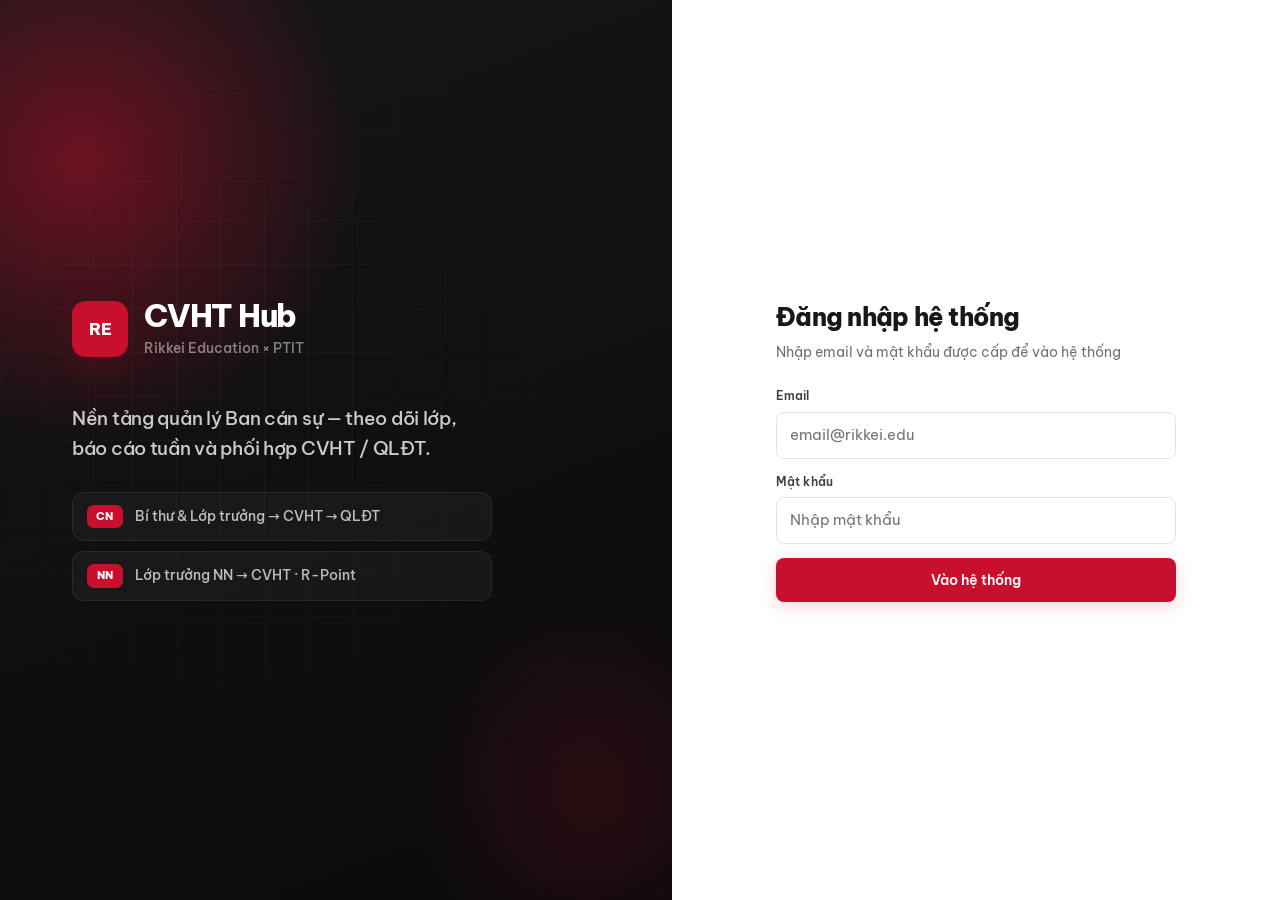
==== commit bc6bd877: "fix(reports): persist notes and files to Sheets so F5 and other logins still see them Co-authored-by" ====
--- a/app.html
+++ b/app.html
@@ -23,7 +23,7 @@
     <div class="boot-loader-card">
       <div class="boot-spinner" aria-hidden="true"></div>
       <strong>Đang tải dữ liệu…</strong>
-      <span>Đồng bộ từ Google Sheets / khởi tạo hệ thống</span>
+      <span>Đồng bộ dữ liệu mới nhất từ Google Sheets</span>
     </div>
   </div>
   <div class="sidebar-backdrop" id="sidebarBackdrop"></div>
@@ -58,16 +58,17 @@
   <div class="toast-wrap" id="toastWrap"></div>
   <div id="modalRoot"></div>
 
-  <script src="js/config.js"></script>
-  <script src="js/data.js"></script>
-  <script src="js/students-import.js"></script>
-  <script src="js/staff-import.js"></script>
-  <script src="js/scoring.js"></script>
-  <script src="js/curriculum.js"></script>
-  <script src="js/sheets.js"></script>
-  <script src="js/csv-import.js"></script>
-  <script src="js/store.js"></script>
-  <script src="js/demo.js"></script>
-  <script src="js/app.js"></script>
+  <script src="js/config.js?v=4.4.0"></script>
+  <script src="js/api.js?v=4.4.0"></script>
+  <script src="js/data.js?v=4.4.0"></script>
+  <script src="js/students-import.js?v=4.4.0"></script>
+  <script src="js/staff-import.js?v=4.4.0"></script>
+  <script src="js/scoring.js?v=4.4.0"></script>
+  <script src="js/curriculum.js?v=4.4.0"></script>
+  <script src="js/sheets.js?v=4.4.0"></script>
+  <script src="js/csv-import.js?v=4.4.0"></script>
+  <script src="js/store.js?v=4.4.0"></script>
+  <script src="js/demo.js?v=4.4.0"></script>
+  <script src="js/app.js?v=4.4.0"></script>
 </body>
 </html>
--- a/css/styles.css
+++ b/css/styles.css
@@ -536,6 +536,34 @@
 .topbar .sub { font-size: 12px; color: var(--muted); margin-top: 1px; }
 .topbar-actions { display: flex; align-items: center; gap: 8px; }
 
+/* Bell notification button in topbar */
+.bell-btn {
+  position: relative;
+  display: inline-flex; align-items: center; gap: 5px;
+  padding: 6px 12px;
+  border: none; cursor: pointer;
+  border-radius: 99px;
+  background: var(--surface);
+  color: var(--muted);
+  font-size: 12px; font-weight: 600;
+  transition: background .15s, color .15s;
+  flex-shrink: 0;
+  white-space: nowrap;
+}
+.bell-btn:hover { background: var(--brand-soft); color: var(--brand); }
+.bell-btn.has-notif { background: var(--brand-soft); color: var(--brand); }
+.bell-btn svg { display: block; flex-shrink: 0; }
+.bell-badge {
+  display: inline-flex; align-items: center; justify-content: center;
+  min-width: 18px; height: 18px;
+  padding: 0 5px;
+  background: var(--brand);
+  color: #fff;
+  font-size: 10px; font-weight: 700;
+  border-radius: 999px;
+  line-height: 1;
+}
+
 .deadline-pill {
   display: flex; align-items: center; gap: 7px;
   padding: 7px 13px; border-radius: 99px;
@@ -604,6 +632,57 @@
 
 .table-wrap { overflow-x: auto; }
 table { width: 100%; border-collapse: collapse; font-size: .875rem; }
+.data-table th { padding: 8px 12px; }
+.data-table td { padding: 9px 12px; }
+.data-table tr:hover td { background: var(--surface); cursor: pointer; }
+
+.kpi-clickable { cursor: pointer; transition: box-shadow .15s, transform .1s; }
+.kpi-clickable:hover { box-shadow: 0 4px 14px rgba(0,0,0,.09); transform: translateY(-1px); }
+.kpi-clickable:active { transform: translateY(0); }
+.hint-arrow { opacity: 0; font-size: 11px; transition: opacity .15s; margin-left: 2px; }
+.kpi-clickable:hover .hint-arrow { opacity: 1; }
+
+/* Compact summary panel */
+.sum-panel { padding: 0; overflow: hidden; }
+.sum-row {
+  display: flex; align-items: center; gap: 14px;
+  padding: 13px 18px; cursor: pointer;
+  transition: background .12s;
+}
+.sum-row:hover { background: var(--surface); }
+.sum-label {
+  flex: 0 0 170px; font-size: 12.5px; font-weight: 700;
+  color: var(--ink); white-space: nowrap;
+}
+.sum-stats {
+  flex: 1; font-size: 12.5px; color: var(--muted);
+  display: flex; align-items: center; gap: 7px; flex-wrap: wrap;
+}
+.sum-stats strong { color: var(--ink); }
+.sum-sep { color: var(--line); font-size: 14px; }
+.sum-chip {
+  display: inline-flex; align-items: center;
+  padding: 2px 9px; border-radius: 99px;
+  font-size: 12px; font-weight: 600; white-space: nowrap;
+  background: var(--surface); color: var(--muted);
+  border: 1px solid var(--line-soft);
+}
+.sum-chip-ok { background: var(--ok-bg); color: var(--ok); border-color: transparent; }
+.sum-chip-warn { background: var(--warn-bg); color: var(--warn); border-color: transparent; }
+.sum-chip-danger { background: var(--danger-bg); color: var(--danger); border-color: transparent; }
+.sum-go {
+  flex-shrink: 0; display: flex; align-items: center; gap: 3px;
+  font-size: 11.5px; font-weight: 600; color: var(--muted);
+  transition: color .12s;
+}
+.sum-row:hover .sum-go { color: var(--brand); }
+.sum-divider { height: 1px; background: var(--line-soft); margin: 0 18px; }
+
+/* Details/summary accordion trong modal */
+.tab-sections details { border-top: 1px solid var(--line-soft); }
+.tab-sections details summary { user-select: none; list-style: none; }
+.tab-sections details summary::-webkit-details-marker { display: none; }
+.tab-sections details[open] summary { border-bottom: 1px solid var(--line-soft); margin-bottom: 8px; }
 th {
   text-align: left; padding: 11px 16px;
   font-size: 10.5px; text-transform: uppercase; letter-spacing: .06em;
@@ -692,6 +771,21 @@
   min-width: 64px; text-align: center; padding: 9px;
   border-radius: var(--radius-sm); background: var(--brand-soft);
   color: var(--brand); font-weight: 800; font-size: 1rem;
+}
+.score-preview.has-adj {
+  background: var(--warn-bg, #fef9ec);
+  color: var(--warn, #b45309);
+  border: 1.5px solid var(--warn, #b45309);
+}
+.nn-criterion-score.has-adj {
+  background: var(--warn-bg, #fef9ec);
+  color: var(--warn, #b45309);
+  border: 1.5px solid var(--warn, #b45309);
+}
+.adj-input-wrap {
+  flex-shrink: 0;
+  min-width: 80px;
+  text-align: center;
 }
 
 /* BC chuyên cần NN — 5 tiêu chí */
